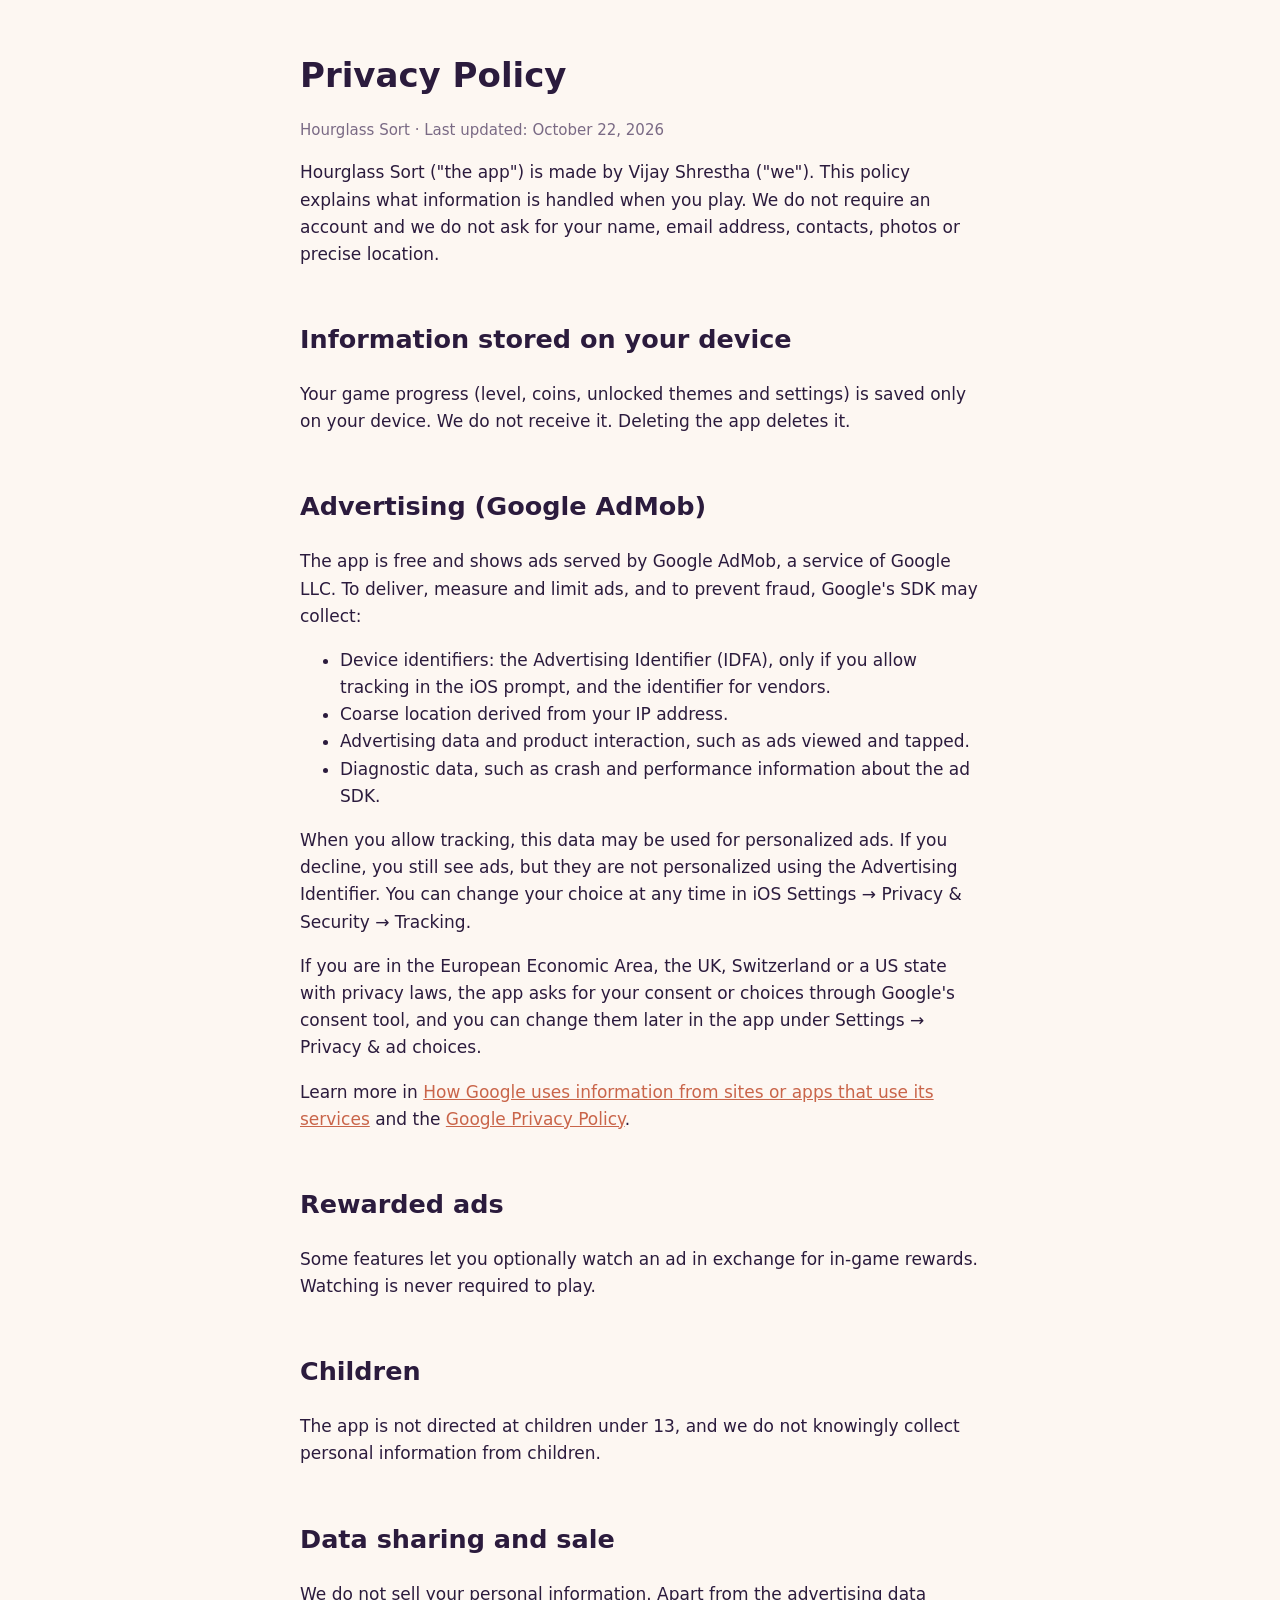
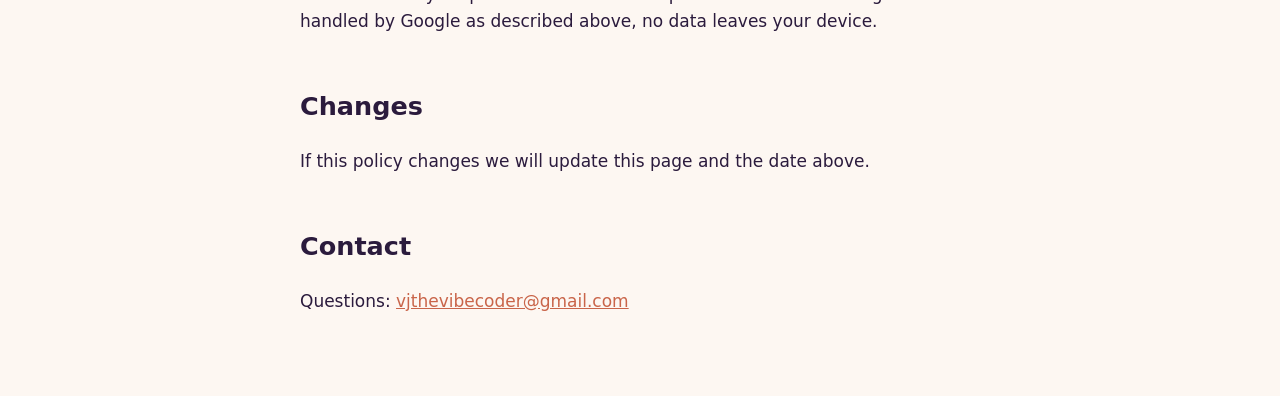
==== privacy.html @ d4de6ece "Hourglass Sort website: support page and privacy policy" ====
<!doctype html>
<html lang="en">
<head>
<meta charset="utf-8">
<meta name="viewport" content="width=device-width, initial-scale=1">
<title>Hourglass Sort Privacy Policy</title>
<link rel="stylesheet" href="style.css">
</head>
<body>
<main>
<h1>Privacy Policy</h1>
<p class="muted">Hourglass Sort · Last updated: October 22, 2026</p>

<p>Hourglass Sort ("the app") is made by Vijay Shrestha ("we"). This policy explains what
information is handled when you play. We do not require an account and we do not ask for your name,
email address, contacts, photos or precise location.</p>

<h2>Information stored on your device</h2>
<p>Your game progress (level, coins, unlocked themes and settings) is saved only on your device. We
do not receive it. Deleting the app deletes it.</p>

<h2>Advertising (Google AdMob)</h2>
<p>The app is free and shows ads served by Google AdMob, a service of Google LLC. To deliver,
measure and limit ads, and to prevent fraud, Google's SDK may collect:</p>
<ul>
<li>Device identifiers: the Advertising Identifier (IDFA), only if you allow tracking in the iOS
prompt, and the identifier for vendors.</li>
<li>Coarse location derived from your IP address.</li>
<li>Advertising data and product interaction, such as ads viewed and tapped.</li>
<li>Diagnostic data, such as crash and performance information about the ad SDK.</li>
</ul>
<p>When you allow tracking, this data may be used for personalized ads. If you decline, you still see
ads, but they are not personalized using the Advertising Identifier. You can change your choice at
any time in iOS Settings → Privacy &amp; Security → Tracking.</p>
<p>If you are in the European Economic Area, the UK, Switzerland or a US state with privacy laws, the
app asks for your consent or choices through Google's consent tool, and you can change them later in
the app under Settings → Privacy &amp; ad choices.</p>
<p>Learn more in <a href="https://policies.google.com/technologies/partner-sites">How Google uses information
from sites or apps that use its services</a> and the <a href="https://policies.google.com/privacy">Google
Privacy Policy</a>.</p>

<h2>Rewarded ads</h2>
<p>Some features let you optionally watch an ad in exchange for in-game rewards. Watching is never
required to play.</p>

<h2>Children</h2>
<p>The app is not directed at children under 13, and we do not knowingly collect personal information
from children.</p>

<h2>Data sharing and sale</h2>
<p>We do not sell your personal information. Apart from the advertising data handled by Google as
described above, no data leaves your device.</p>

<h2>Changes</h2>
<p>If this policy changes we will update this page and the date above.</p>

<h2>Contact</h2>
<p>Questions: <a href="mailto:vjthevibecoder@gmail.com">vjthevibecoder@gmail.com</a></p>
</main>
</body>
</html>
---- style.css ----
:root { color-scheme: light dark; --bg: #fdf7f2; --fg: #2b1b3d; --muted: #7a6a85; --accent: #c9654a; }
@media (prefers-color-scheme: dark) { :root { --bg: #1d1229; --fg: #f5ece6; --muted: #b3a3bf; --accent: #ffc857; } }
body { margin: 0; background: var(--bg); color: var(--fg); font: 17px/1.6 -apple-system, system-ui, sans-serif; }
main { max-width: 680px; margin: 0 auto; padding: 32px 16px 64px; }
h1 { line-height: 1.2; } h2 { margin-top: 2em; }
a { color: var(--accent); }
.muted { color: var(--muted); font-size: 15px; }
.lead { font-size: 19px; }
.icon { border-radius: 26px; display: block; }
details { border-bottom: 1px solid color-mix(in srgb, var(--fg) 15%, transparent); padding: 10px 0; }
summary { cursor: pointer; font-weight: 600; }
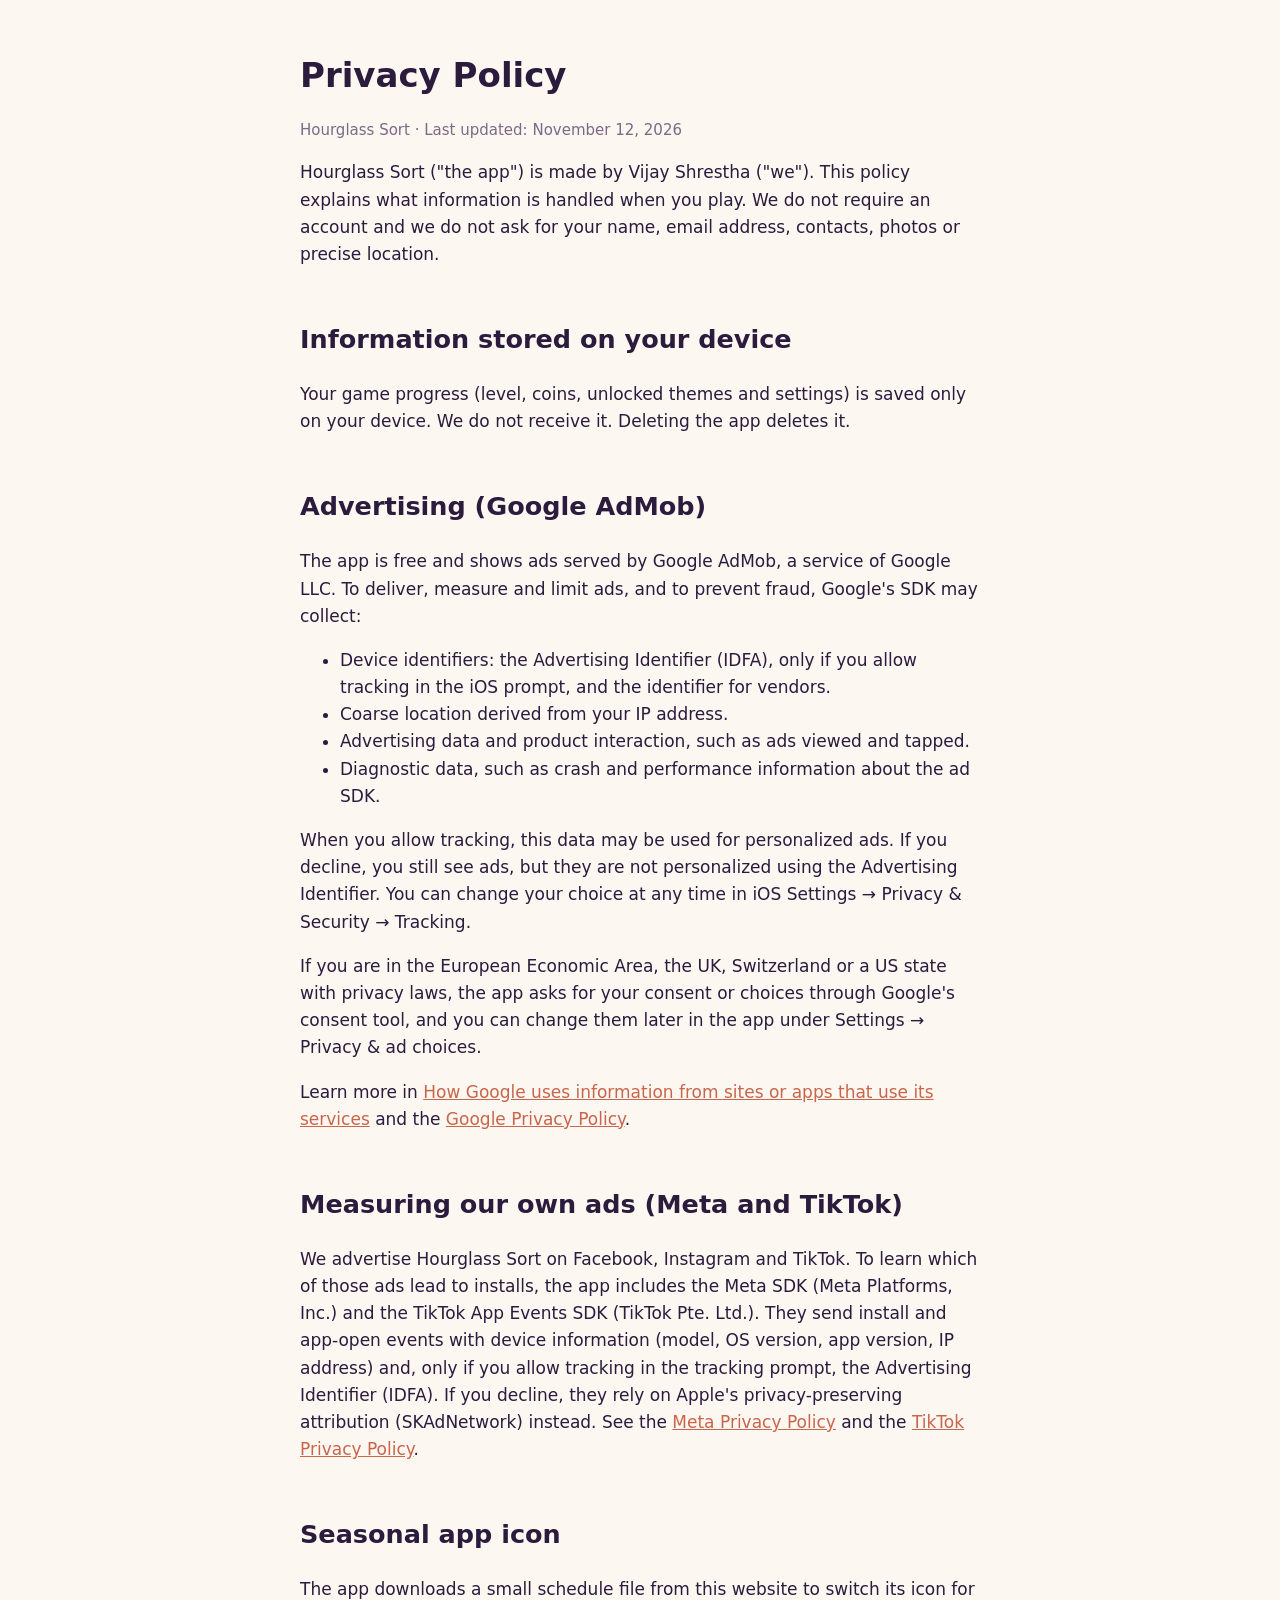
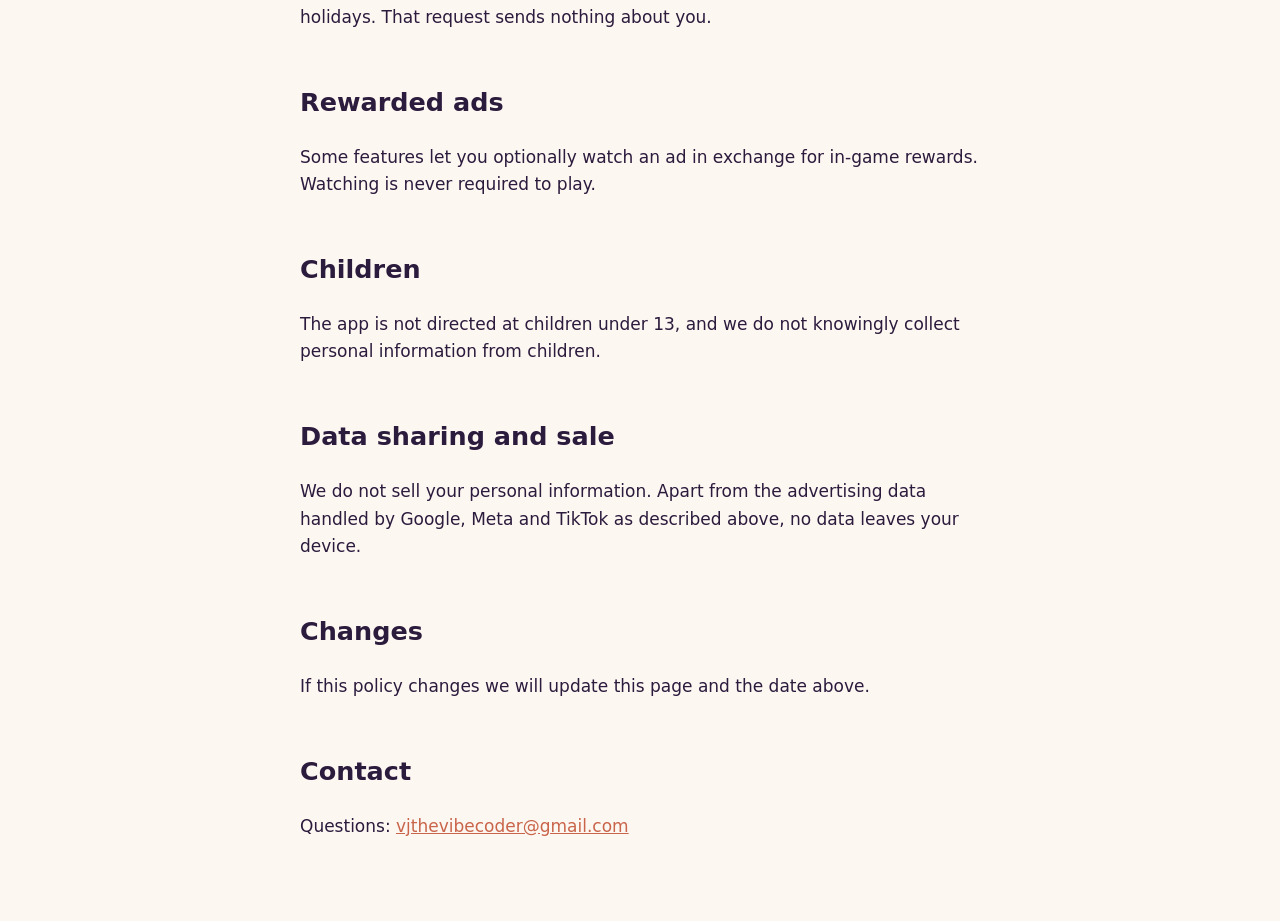
==== commit faab244a: "Privacy policy: Meta and TikTok ad measurement; icon.json seasonal icon schedule Co-Authored-By: Cla" ====
--- a/privacy.html
+++ b/privacy.html
@@ -9,7 +9,7 @@
 <body>
 <main>
 <h1>Privacy Policy</h1>
-<p class="muted">Hourglass Sort · Last updated: October 22, 2026</p>
+<p class="muted">Hourglass Sort · Last updated: November 12, 2026</p>
 
 <p>Hourglass Sort ("the app") is made by Vijay Shrestha ("we"). This policy explains what
 information is handled when you play. We do not require an account and we do not ask for your name,
@@ -39,6 +39,20 @@
 from sites or apps that use its services</a> and the <a href="https://policies.google.com/privacy">Google
 Privacy Policy</a>.</p>
 
+<h2>Measuring our own ads (Meta and TikTok)</h2>
+<p>We advertise Hourglass Sort on Facebook, Instagram and TikTok. To learn which of those ads lead to
+installs, the app includes the Meta SDK (Meta Platforms, Inc.) and the TikTok App Events SDK
+(TikTok Pte. Ltd.). They send install and app-open events with device information (model, OS
+version, app version, IP address) and, only if you allow tracking in the tracking prompt, the
+Advertising Identifier (IDFA). If you decline, they rely on Apple's privacy-preserving
+attribution (SKAdNetwork) instead. See the <a href="https://www.facebook.com/privacy/policy/">Meta
+Privacy Policy</a> and the <a href="https://www.tiktok.com/legal/page/global/privacy-policy/en">TikTok
+Privacy Policy</a>.</p>
+
+<h2>Seasonal app icon</h2>
+<p>The app downloads a small schedule file from this website to switch its icon for holidays.
+That request sends nothing about you.</p>
+
 <h2>Rewarded ads</h2>
 <p>Some features let you optionally watch an ad in exchange for in-game rewards. Watching is never
 required to play.</p>
@@ -48,8 +62,8 @@
 from children.</p>
 
 <h2>Data sharing and sale</h2>
-<p>We do not sell your personal information. Apart from the advertising data handled by Google as
-described above, no data leaves your device.</p>
+<p>We do not sell your personal information. Apart from the advertising data handled by Google, Meta
+and TikTok as described above, no data leaves your device.</p>
 
 <h2>Changes</h2>
 <p>If this policy changes we will update this page and the date above.</p>
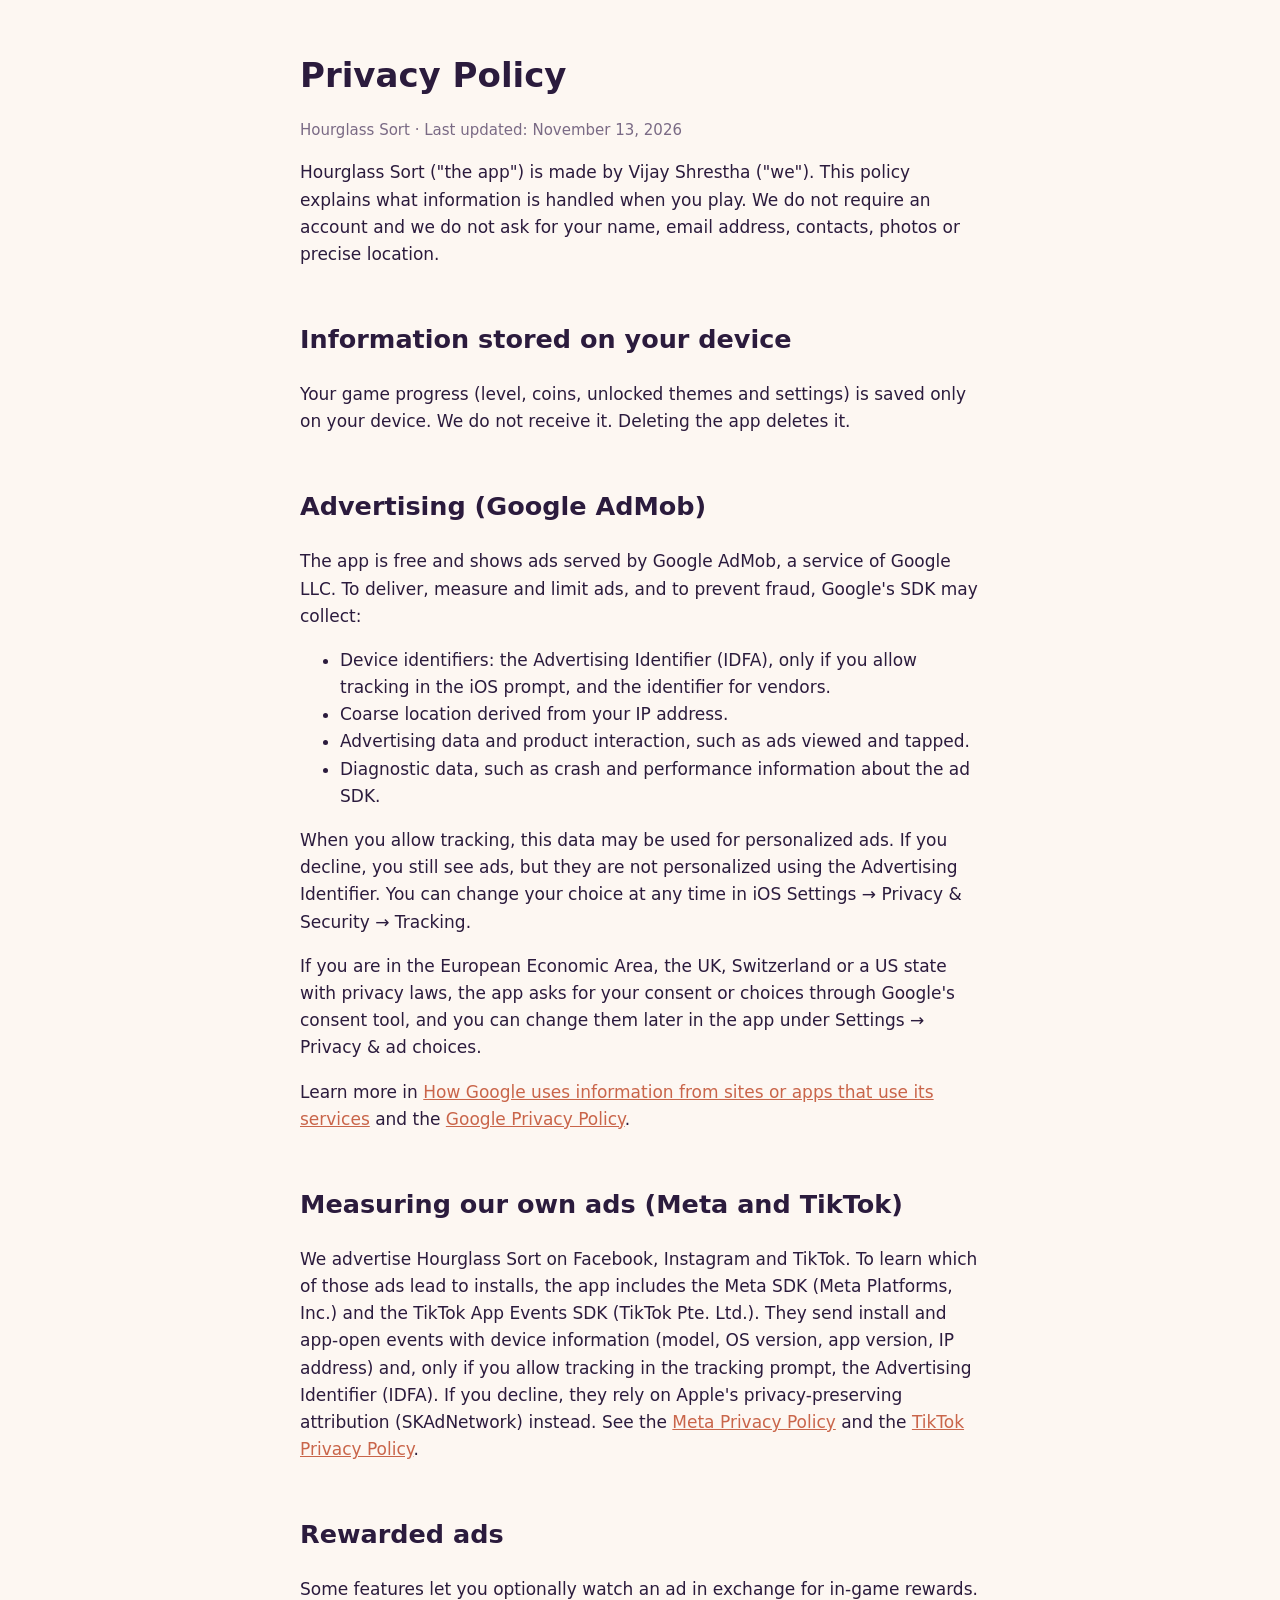
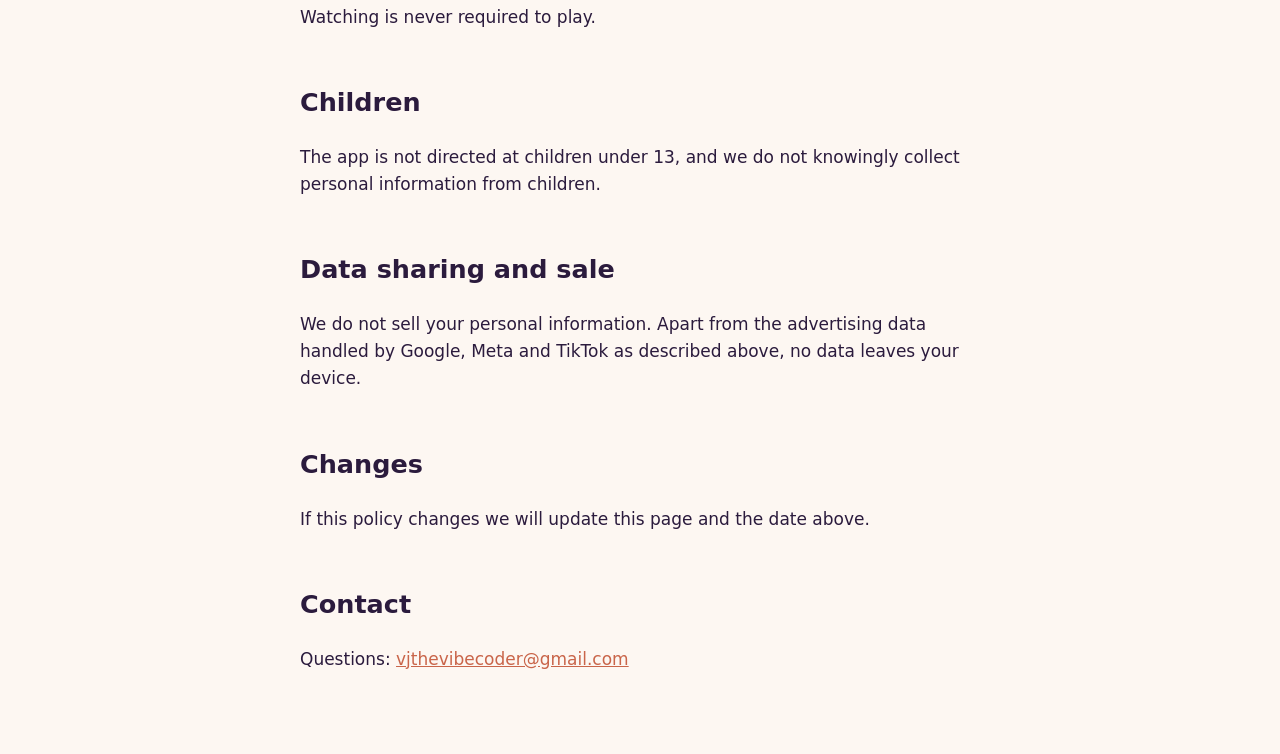
==== commit 48589ef9: "New Hourglass Sort icon; drop seasonal icon schedule Co-Authored-By: Claude Opus 5.5 <noreply@anthro" ====
--- a/privacy.html
+++ b/privacy.html
@@ -9,7 +9,7 @@
 <body>
 <main>
 <h1>Privacy Policy</h1>
-<p class="muted">Hourglass Sort · Last updated: November 12, 2026</p>
+<p class="muted">Hourglass Sort · Last updated: November 13, 2026</p>
 
 <p>Hourglass Sort ("the app") is made by Vijay Shrestha ("we"). This policy explains what
 information is handled when you play. We do not require an account and we do not ask for your name,
@@ -49,10 +49,6 @@
 Privacy Policy</a> and the <a href="https://www.tiktok.com/legal/page/global/privacy-policy/en">TikTok
 Privacy Policy</a>.</p>
 
-<h2>Seasonal app icon</h2>
-<p>The app downloads a small schedule file from this website to switch its icon for holidays.
-That request sends nothing about you.</p>
-
 <h2>Rewarded ads</h2>
 <p>Some features let you optionally watch an ad in exchange for in-game rewards. Watching is never
 required to play.</p>
